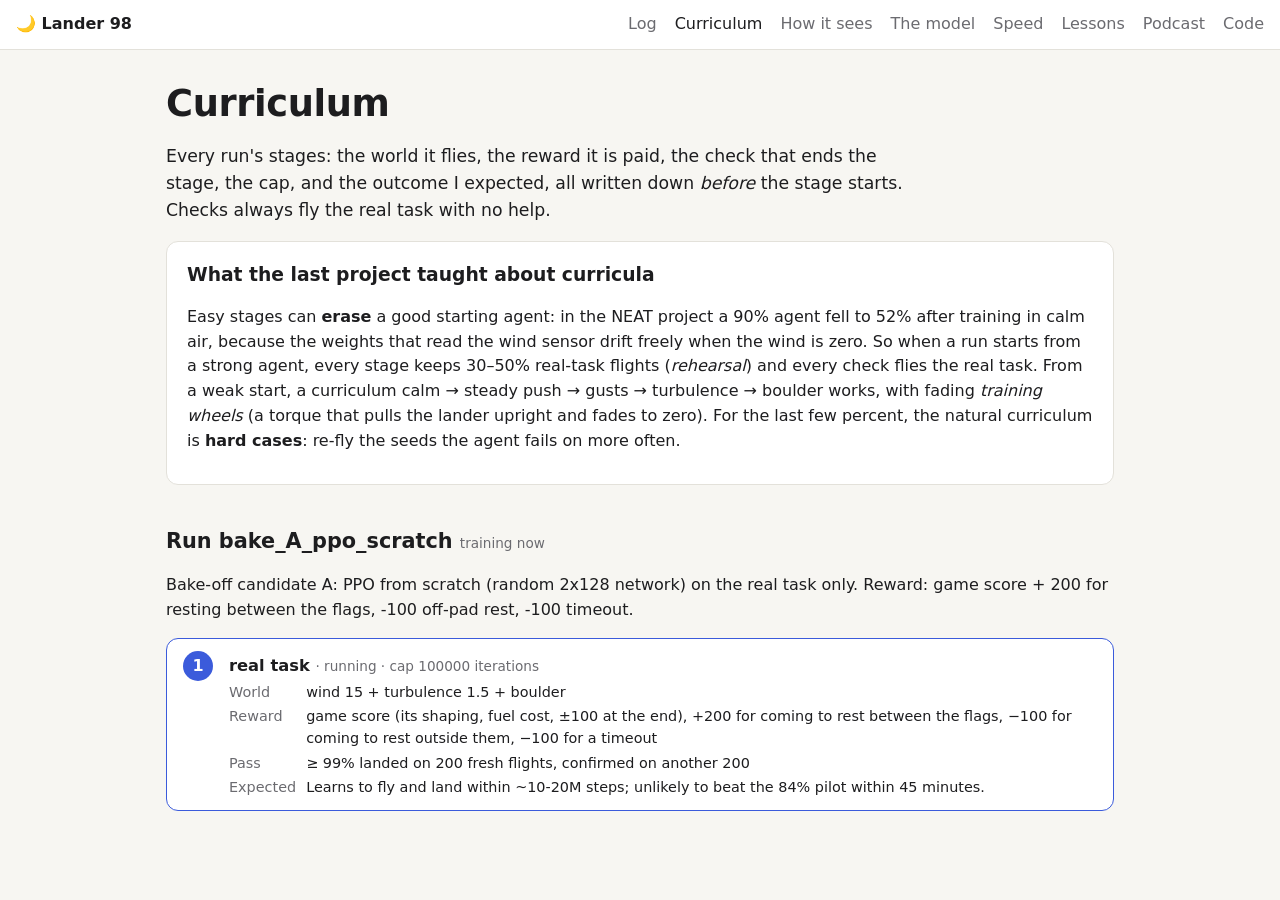
==== docs/curriculum.html @ f327e142 "Lander 98: frozen task, baselines, PPO/BC/ES trainers, site" ====
<!doctype html>
<html lang="en">
<head>
<meta charset="utf-8">
<meta name="viewport" content="width=device-width, initial-scale=1">
<title>Lander 98: Curriculum</title>
<link rel="stylesheet" href="style.css?v=0bc8f9eb">
</head>
<body>
<main>
<h1>Curriculum</h1>
<p class="lede">Every run's stages: the world it flies, the reward it is paid, the check that ends the stage, the cap, and the
outcome I expected, all written down <i>before</i> the stage starts. Checks always fly the real task with no help.</p>
<div class="box"><h3>What the last project taught about curricula</h3>
<p>Easy stages can <b>erase</b> a good starting agent: in the NEAT project a 90% agent fell to 52% after training in calm air,
because the weights that read the wind sensor drift freely when the wind is zero. So when a run starts from a strong agent,
every stage keeps 30–50% real-task flights (<i>rehearsal</i>) and every check flies the real task. From a weak start, a curriculum
calm → steady push → gusts → turbulence → boulder works, with fading <i>training wheels</i> (a torque that pulls the lander
upright and fades to zero). For the last few percent, the natural curriculum is <b>hard cases</b>: re-fly the seeds the agent
fails on more often.</p></div>
<div id="runs"></div>
</main>
<script src="common.js?v=c88683ec"></script>
<script src="curriculum.js?v=eb80c90c"></script>
</body></html>
---- docs/style.css ----
:root {
  --bg: #f7f6f2; --panel: #ffffff; --ink: #1d1d1f; --muted: #6b6b70; --line: #e3e1da;
  --accent: #3b5bdb; --good: #2f9e44; --warn: #e8590c; --bad: #c92a2a; --band: rgba(59, 91, 219, .06);
  --code: #f0eee8;
}
@media (prefers-color-scheme: dark) {
  :root:not([data-theme="light"]) {
    --bg: #111215; --panel: #1a1b20; --ink: #ececf1; --muted: #9a9aa3; --line: #2c2d34;
    --accent: #8ea6ff; --good: #69db7c; --warn: #ffa94d; --bad: #ff8787; --band: rgba(142, 166, 255, .08);
    --code: #23242b;
  }
}
:root[data-theme="dark"] {
  --bg: #111215; --panel: #1a1b20; --ink: #ececf1; --muted: #9a9aa3; --line: #2c2d34;
  --accent: #8ea6ff; --good: #69db7c; --warn: #ffa94d; --bad: #ff8787; --band: rgba(142, 166, 255, .08);
  --code: #23242b;
}
* { box-sizing: border-box; }
body { margin: 0; background: var(--bg); color: var(--ink); font: 16px/1.55 system-ui, -apple-system, "Segoe UI", sans-serif; }
main { max-width: 980px; margin: 0 auto; padding: 0 16px 48px; }
nav.top { display: flex; gap: 18px; align-items: center; padding: 12px 16px; border-bottom: 1px solid var(--line);
  background: var(--panel); position: sticky; top: 0; z-index: 5; flex-wrap: wrap; }
nav.top a { color: var(--muted); text-decoration: none; }
nav.top a.on, nav.top a:hover { color: var(--ink); }
nav.top .brand { color: var(--ink); font-weight: 650; margin-right: auto; }
h1 { font-size: clamp(1.6rem, 4vw, 2.3rem); line-height: 1.2; margin: 32px 0 12px; letter-spacing: -.01em; }
h2 { margin: 40px 0 8px; font-size: 1.3rem; }
.lede { font-size: 1.08rem; max-width: 760px; }
.muted { color: var(--muted); } .small { font-size: .85rem; font-weight: 400; }
a { color: var(--accent); }
.cards { display: grid; grid-template-columns: repeat(auto-fit, minmax(170px, 1fr)); gap: 12px; margin-top: 20px; }
.card { background: var(--panel); border: 1px solid var(--line); border-radius: 12px; padding: 14px 16px; }
.card .k { color: var(--muted); font-size: .8rem; text-transform: uppercase; letter-spacing: .05em; }
.card .v { font-size: 1.6rem; font-weight: 650; font-variant-numeric: tabular-nums; }
.card .s { color: var(--muted); font-size: .85rem; }
.stage { background: var(--panel); border: 1px solid var(--line); border-radius: 12px; padding: 12px 16px; margin: 8px 0;
  display: grid; grid-template-columns: 34px 1fr; gap: 4px 12px; }
.stage .n { width: 30px; height: 30px; border-radius: 50%; display: grid; place-items: center; font-weight: 650;
  background: var(--code); color: var(--muted); }
.stage.passed .n { background: var(--good); color: var(--panel); }
.stage.current { border-color: var(--accent); }
.stage.current .n { background: var(--accent); color: var(--panel); }
.stage.capped .n { background: var(--warn); color: var(--panel); }
.stage h3 { margin: 2px 0; font-size: 1.02rem; }
.stage dl { margin: 0; display: grid; grid-template-columns: max-content 1fr; gap: 2px 10px; font-size: .9rem; }
.stage dt { color: var(--muted); }
.stage dd { margin: 0; }
.chartbox { background: var(--panel); border: 1px solid var(--line); border-radius: 12px; padding: 10px; }
.ev { background: var(--panel); border: 1px solid var(--line); border-radius: 12px; padding: 12px 16px; margin: 10px 0;
  display: flex; gap: 16px; flex-wrap: wrap; }
.ev .body { flex: 1 1 320px; min-width: 0; }
.ev .t { color: var(--muted); font-size: .8rem; font-variant-numeric: tabular-nums; }
.ev h4 { margin: 2px 0 4px; font-size: 1rem; }
.ev p { margin: 4px 0; white-space: pre-wrap; }
.ev img { width: 300px; max-width: 100%; border-radius: 8px; border: 1px solid var(--line); background: #000; }
.tag { display: inline-block; font-size: .72rem; padding: 1px 8px; border-radius: 99px; margin-right: 6px;
  background: var(--code); color: var(--muted); text-transform: uppercase; letter-spacing: .04em; }
.tag.stage_pass, .tag.goal_check { background: var(--good); color: var(--panel); }
.tag.new_best { background: var(--accent); color: var(--panel); }
.tag.journal { background: var(--ink); color: var(--panel); }
.tag.stage_cap { background: var(--warn); color: var(--panel); }
.lesson { background: var(--panel); border: 1px solid var(--line); border-radius: 12px; padding: 4px 20px 16px; margin: 16px 0; }
code { background: var(--code); padding: 1px 5px; border-radius: 4px; font-size: .9em; }
footer { max-width: 980px; margin: 0 auto; padding: 24px 16px 40px; color: var(--muted); font-size: .85rem; border-top: 1px solid var(--line); }
table.t { border-collapse: collapse; width: 100%; background: var(--panel); border: 1px solid var(--line); border-radius: 12px;
  overflow: hidden; font-size: .92rem; font-variant-numeric: tabular-nums; }
table.t th, table.t td { padding: 7px 10px; border-bottom: 1px solid var(--line); text-align: left; }
table.t th { color: var(--muted); font-weight: 600; font-size: .8rem; text-transform: uppercase; letter-spacing: .04em; }
table.t tr:last-child td { border-bottom: 0; }
table.t td.num { text-align: right; }
.tablewrap { overflow-x: auto; }
.countdown { font-size: 1.05rem; font-weight: 600; }
.box { background: var(--panel); border: 1px solid var(--line); border-radius: 12px; padding: 4px 20px 14px; margin: 14px 0; }
.box h3 { margin: 14px 0 6px; }
.chartbox .h { position: relative; height: 300px; }
pre { background: var(--code); padding: 10px 12px; border-radius: 8px; overflow-x: auto; font-size: .85rem; }
.tag.goal_best { background: var(--accent); color: var(--panel); }
.tag.crash { background: var(--bad); color: var(--panel); }
.bar { height: 10px; border-radius: 5px; background: var(--accent); display: inline-block; vertical-align: middle; }
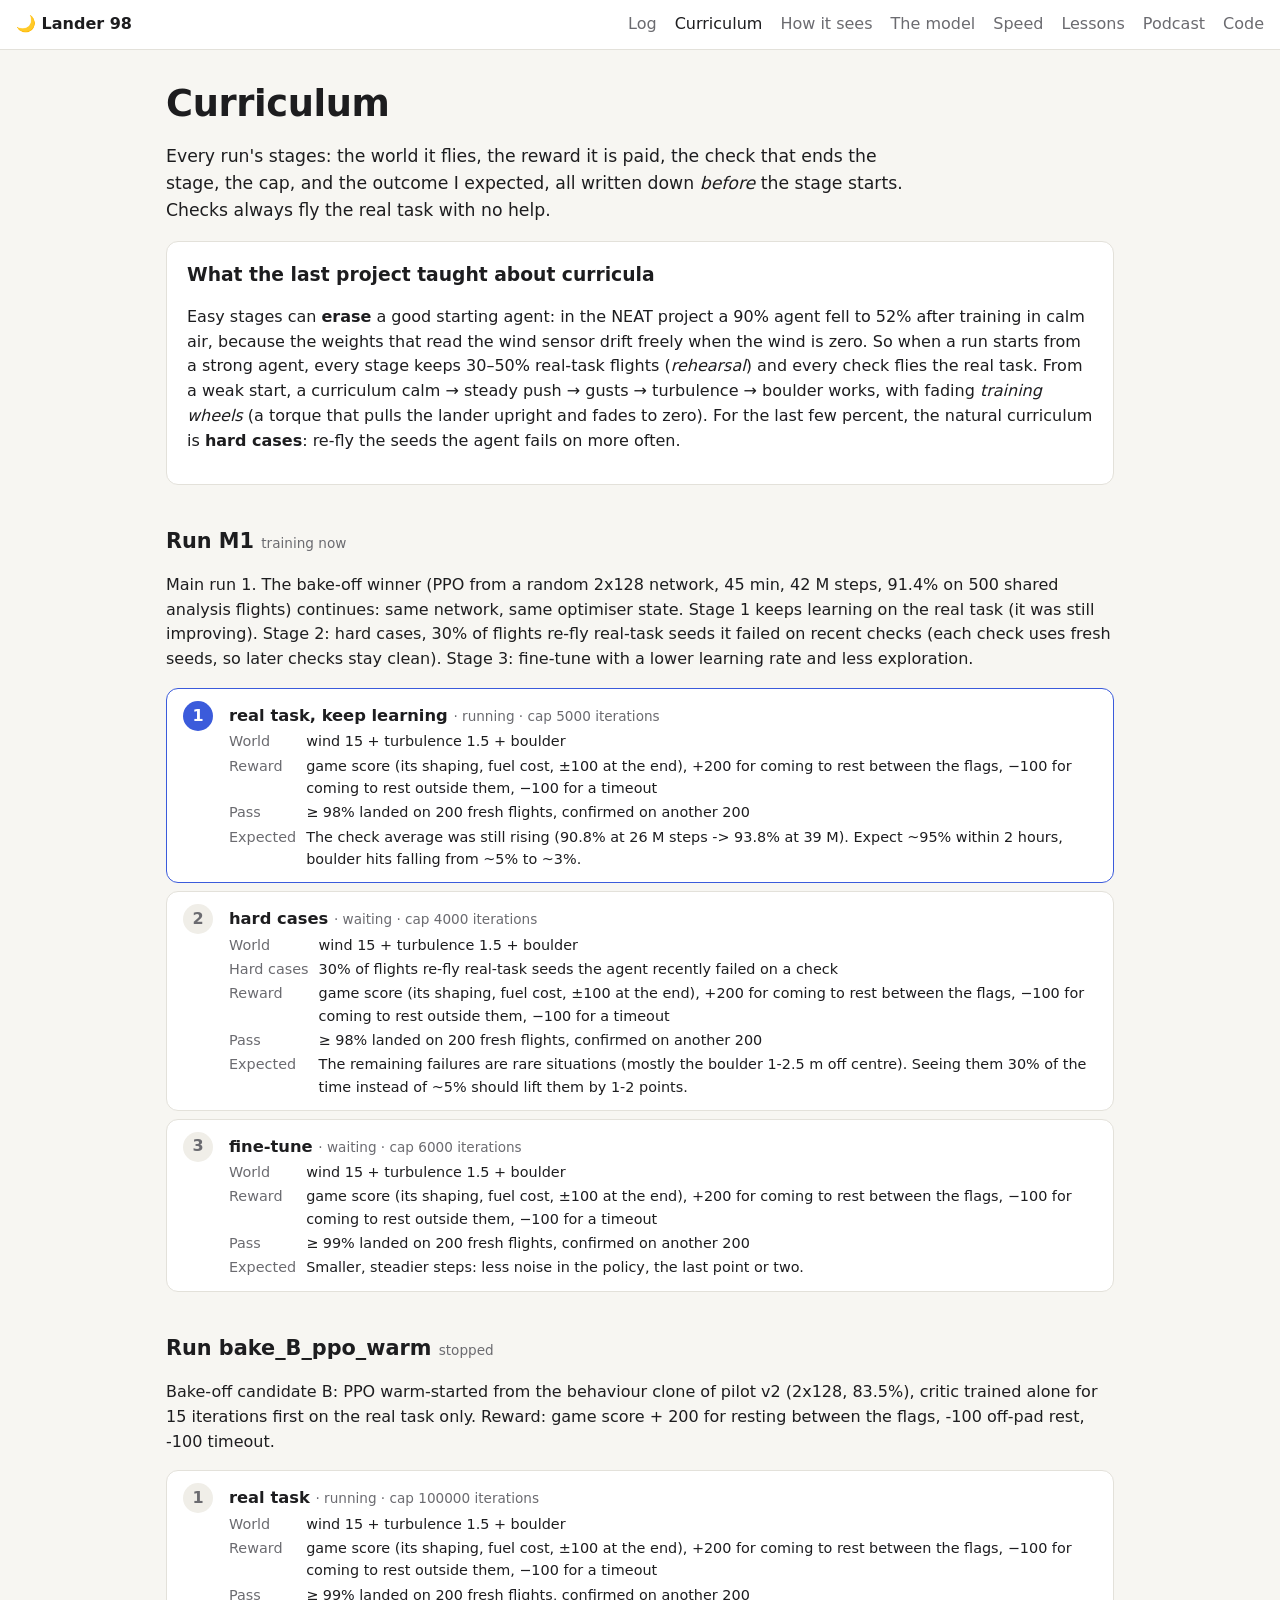
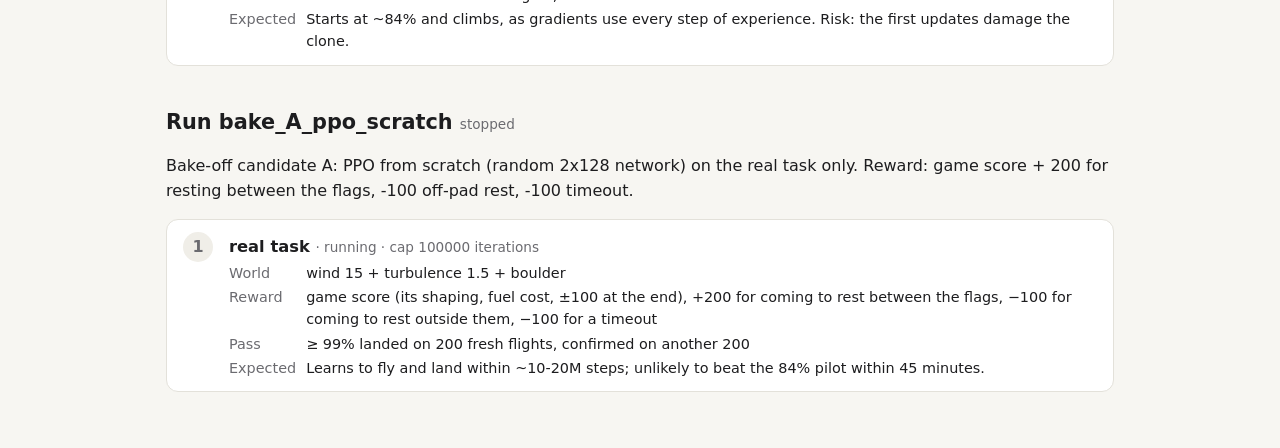
==== commit b8ddf5af: "Site update 2026-10-30 21:56" ====
--- a/docs/curriculum.html
+++ b/docs/curriculum.html
@@ -4,7 +4,7 @@
 <meta charset="utf-8">
 <meta name="viewport" content="width=device-width, initial-scale=1">
 <title>Lander 98: Curriculum</title>
-<link rel="stylesheet" href="style.css?v=0bc8f9eb">
+<link rel="stylesheet" href="style.css?v=35b21ee0">
 </head>
 <body>
 <main>
--- a/docs/style.css
+++ b/docs/style.css
@@ -52,7 +52,7 @@
 .ev .t { color: var(--muted); font-size: .8rem; font-variant-numeric: tabular-nums; }
 .ev h4 { margin: 2px 0 4px; font-size: 1rem; }
 .ev p { margin: 4px 0; white-space: pre-wrap; }
-.ev img { width: 300px; max-width: 100%; border-radius: 8px; border: 1px solid var(--line); background: #000; }
+.ev img { width: 420px; max-width: 100%; border-radius: 8px; border: 1px solid var(--line); background: #000; }
 .tag { display: inline-block; font-size: .72rem; padding: 1px 8px; border-radius: 99px; margin-right: 6px;
   background: var(--code); color: var(--muted); text-transform: uppercase; letter-spacing: .04em; }
 .tag.stage_pass, .tag.goal_check { background: var(--good); color: var(--panel); }
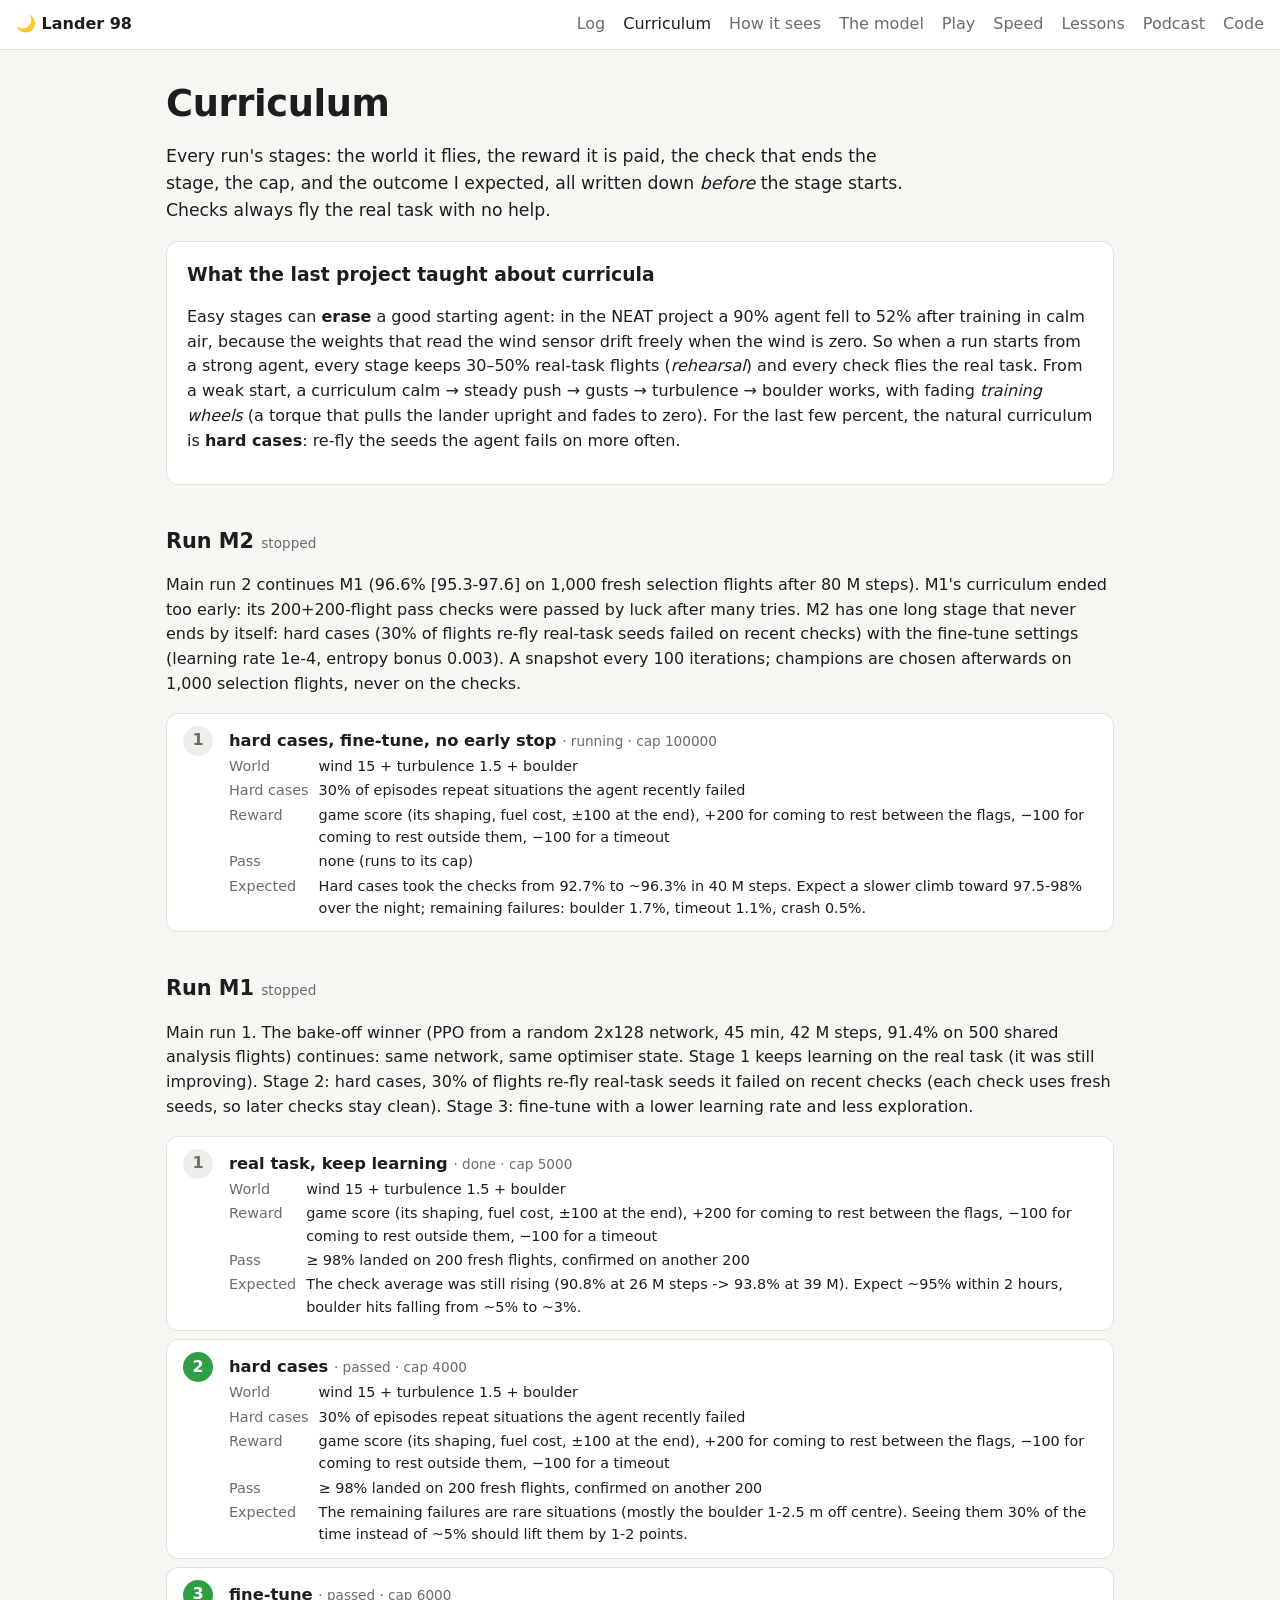
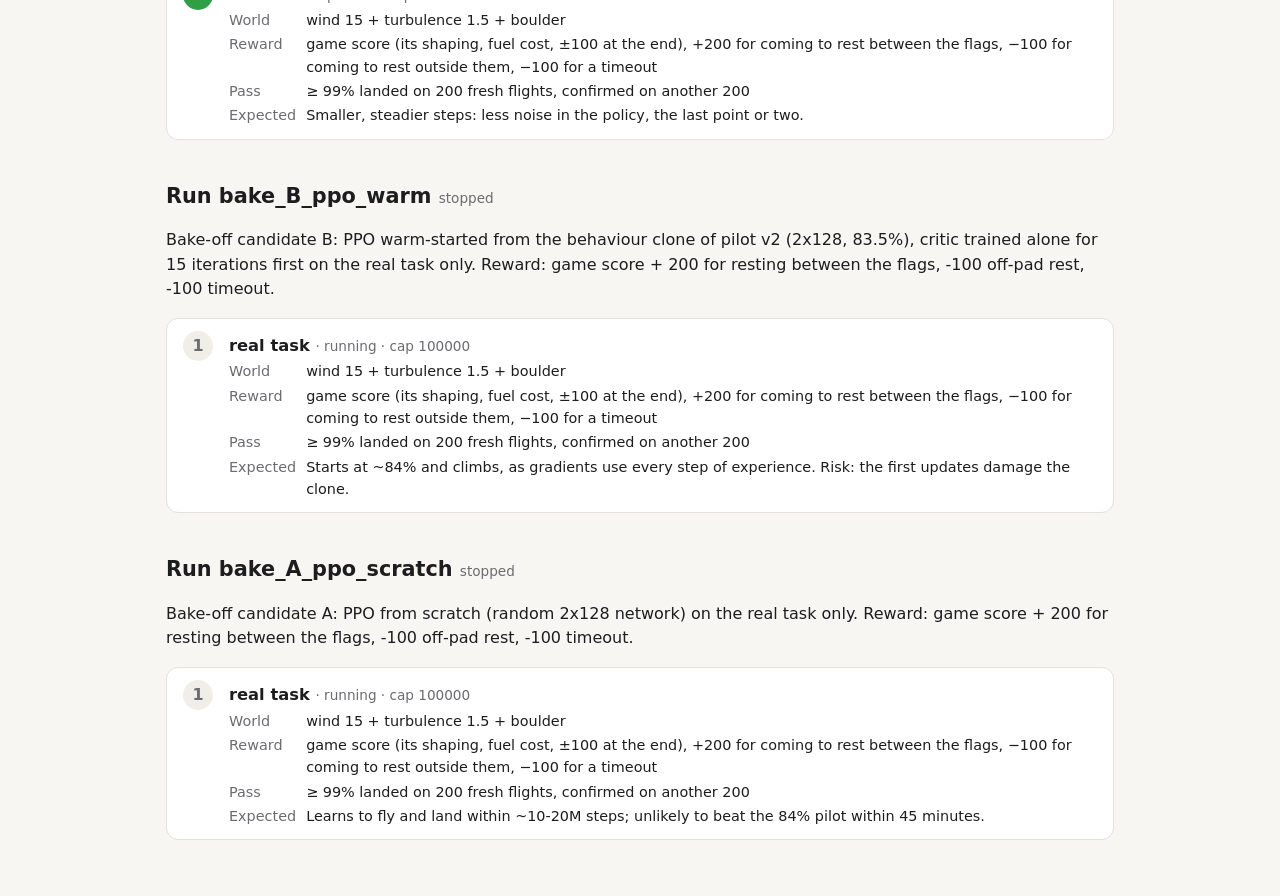
==== commit 62719b25: "Site on the ml-project-site skill: Play tab (6 models x 12 chosen games), replays and clips play onc" ====
--- a/docs/curriculum.html
+++ b/docs/curriculum.html
@@ -4,7 +4,7 @@
 <meta charset="utf-8">
 <meta name="viewport" content="width=device-width, initial-scale=1">
 <title>Lander 98: Curriculum</title>
-<link rel="stylesheet" href="style.css?v=35b21ee0">
+<link rel="stylesheet" href="style.css?v=ea0a339d">
 </head>
 <body>
 <main>
@@ -20,6 +20,8 @@
 fails on more often.</p></div>
 <div id="runs"></div>
 </main>
-<script src="common.js?v=c88683ec"></script>
-<script src="curriculum.js?v=eb80c90c"></script>
+<script src="site.js?v=0d84d0ec"></script>
+<script src="common.js?v=448bd7f6"></script>
+<script src="project.js?v=efb6a807"></script>
+<script src="curriculum.js?v=9a10b8a4"></script>
 </body></html>
--- a/docs/style.css
+++ b/docs/style.css
@@ -77,3 +77,20 @@
 .tag.goal_best { background: var(--accent); color: var(--panel); }
 .tag.crash { background: var(--bad); color: var(--panel); }
 .bar { height: 10px; border-radius: 5px; background: var(--accent); display: inline-block; vertical-align: middle; }
+/* Play tab */
+.picker { display: flex; gap: 8px; flex-wrap: wrap; margin: 10px 0; }
+.picker button { border: 1px solid var(--line); background: var(--panel); color: var(--ink); border-radius: 99px; padding: 6px 14px;
+  cursor: pointer; font: inherit; font-size: .92rem; }
+.picker button.on { background: var(--accent); color: var(--panel); border-color: var(--accent); }
+.player { background: #000; border-radius: 12px; overflow: hidden; border: 1px solid var(--line); }
+.player video { width: 100%; display: block; aspect-ratio: 3 / 2; background: #000; }
+.games { display: grid; grid-template-columns: repeat(auto-fill, minmax(210px, 1fr)); gap: 10px; margin-top: 14px; }
+.game { background: var(--panel); border: 1px solid var(--line); border-radius: 12px; padding: 10px 12px; cursor: pointer; text-align: left;
+  color: var(--ink); font: inherit; }
+.game.on { border-color: var(--accent); box-shadow: 0 0 0 2px var(--accent) inset; }
+.game .ttl { font-weight: 650; } .game .d { color: var(--muted); font-size: .82rem; }
+.badge { display: inline-block; font-size: .72rem; padding: 1px 8px; border-radius: 99px; margin-top: 6px; }
+.badge.ok { background: var(--good); color: var(--panel); } .badge.bad { background: var(--bad); color: var(--panel); }
+.cmp { display: grid; grid-template-columns: repeat(auto-fill, minmax(230px, 1fr)); gap: 10px; }
+.cmp figure { margin: 0; } .cmp video { width: 100%; border-radius: 8px; background: #000; } .cmp figcaption { font-size: .82rem; color: var(--muted); }
+.ev img { cursor: pointer; }
